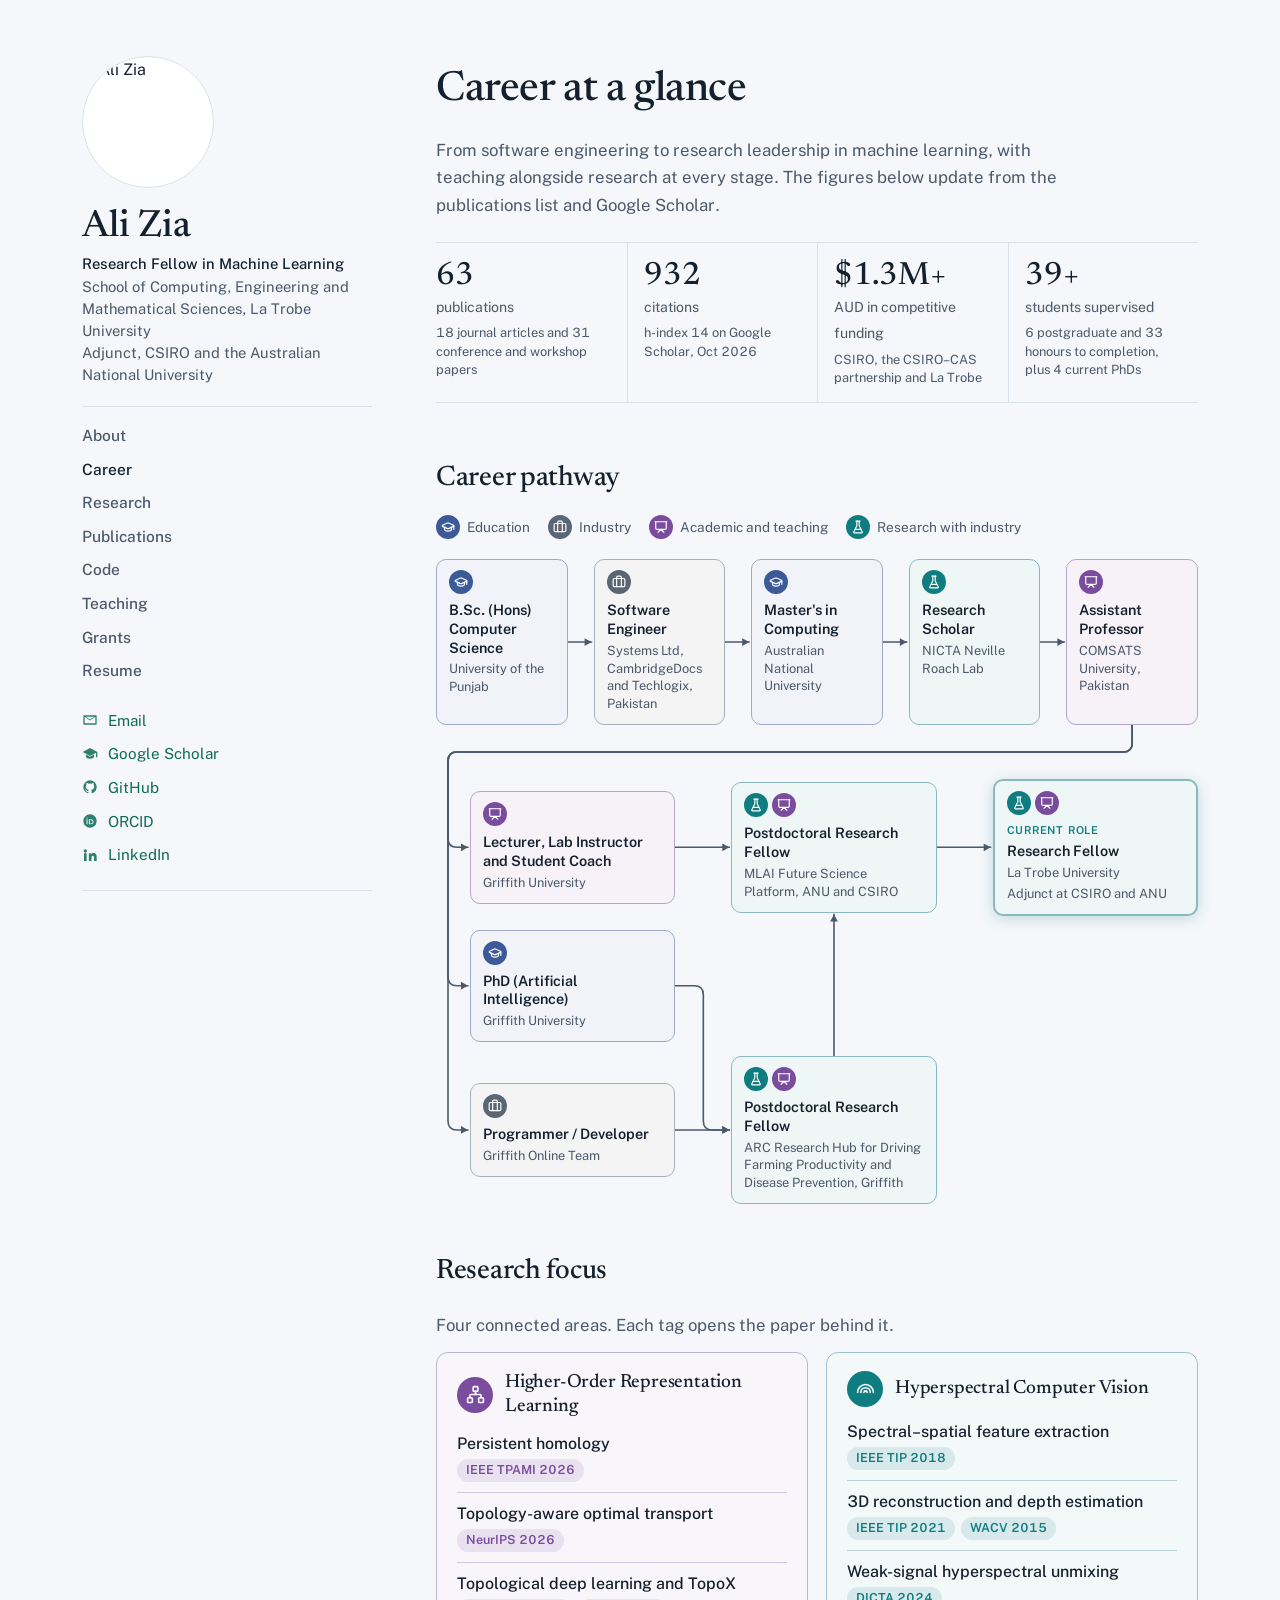
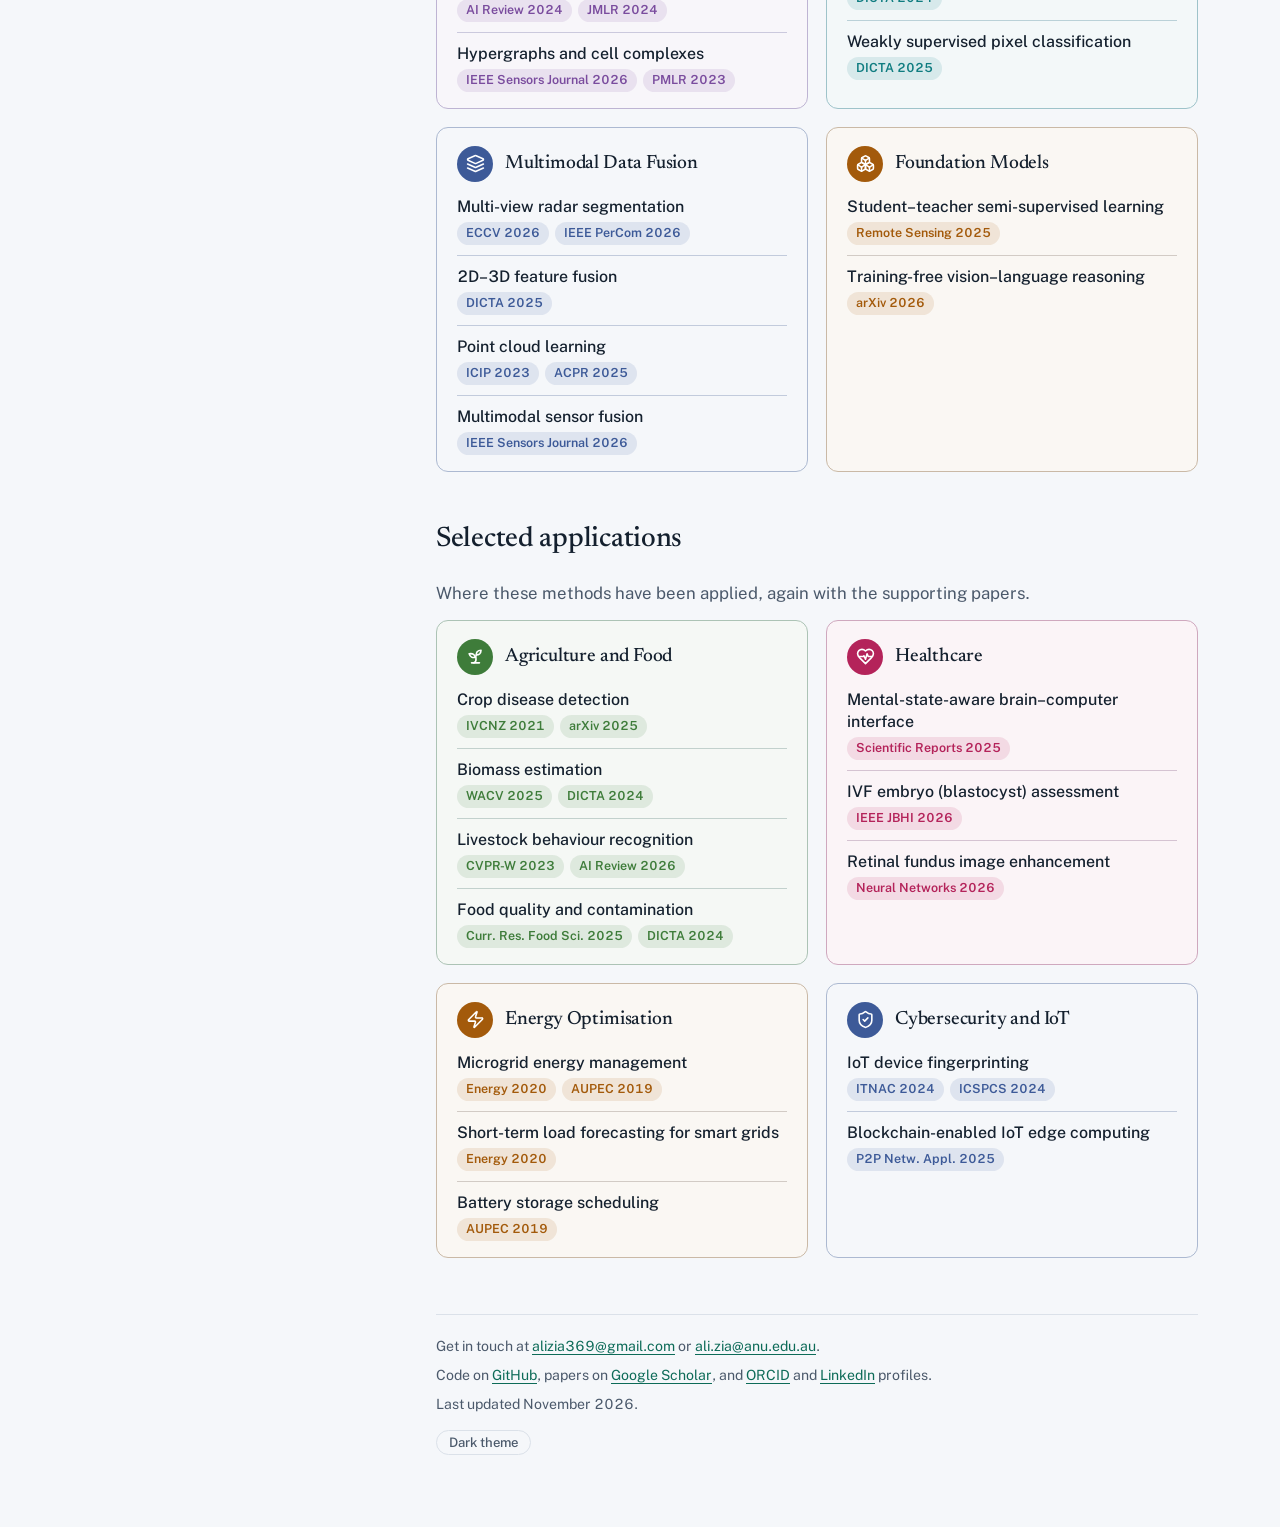
==== career/index.html @ 78fa9314 "Add Career page: pathway flow, research focus and applications with linked papers - data/overview.js" ====
<!doctype html>
<html lang="en">
<head>
<meta charset="utf-8">
<meta name="viewport" content="width=device-width, initial-scale=1">
<title>Career at a glance | Ali Zia</title>
<meta name="description" content="Career pathway, research focus and applications of Ali Zia, with links to the supporting publications.">
<link rel="canonical" href="https://ali-zia.me/career/">
<meta property="og:title" content="Career at a glance | Ali Zia">
<meta property="og:description" content="Career pathway, research focus and applications of Ali Zia, with links to the supporting publications.">
<meta property="og:image" content="https://ali-zia.me/assets/img/profile.jpg">
<meta property="og:url" content="https://ali-zia.me/career/">
<meta name="theme-color" content="#f5f7fa">
<link rel="icon" href="data:image/svg+xml,%3Csvg xmlns='http://www.w3.org/2000/svg' viewBox='0 0 32 32'%3E%3Crect width='32' height='32' rx='7' fill='%2314202e'/%3E%3Ccircle cx='10' cy='21' r='3' fill='%235daa3a'/%3E%3Ccircle cx='16' cy='10' r='3' fill='%232f6fd0'/%3E%3Ccircle cx='23' cy='20' r='3' fill='%23e2792e'/%3E%3Cpath d='M10 21 16 10 23 20Z' fill='none' stroke='%23cfd8e3' stroke-width='1.5'/%3E%3C/svg%3E">
<link rel="preconnect" href="https://fonts.googleapis.com">
<link rel="preconnect" href="https://fonts.gstatic.com" crossorigin>
<link href="https://fonts.googleapis.com/css2?family=Newsreader:ital,opsz,wght@0,6..72,400;0,6..72,500;0,6..72,600;1,6..72,400&family=Public+Sans:wght@400;500;600&display=swap" rel="stylesheet">
<link rel="stylesheet" href="/assets/css/site.css">
</head>
<body>
<a class="skip" href="#content">Skip to content</a>
<div class="shell">
  <aside class="id" aria-label="Profile">
    <div class="id-top">
      <div class="portrait"><img src="/assets/img/profile.jpg" alt="Ali Zia" width="239" height="239"></div>
      <div>
        <a class="name" href="/">Ali Zia</a>
        <p class="role"><strong>Research Fellow in Machine Learning</strong><br>School of Computing, Engineering and Mathematical Sciences, La Trobe University<br>Adjunct, CSIRO and the Australian National University</p>
      </div>
    </div>
    <nav aria-label="Site"><ul class="menu"><li><a href="/">About</a></li><li><a href="/career/" aria-current="page">Career</a></li><li><a href="/research/">Research</a></li><li><a href="/publications/">Publications</a></li><li><a href="/code/">Code</a></li><li><a href="/teaching/">Teaching</a></li><li><a href="/grants/">Grants</a></li><li><a href="/resume/">Resume</a></li></ul></nav>
    <ul class="links"><li><a href="mailto:alizia369@gmail.com"><svg viewBox="0 0 24 24" aria-hidden="true"><path d="M3 5h18a1 1 0 0 1 1 1v12a1 1 0 0 1-1 1H3a1 1 0 0 1-1-1V6a1 1 0 0 1 1-1Zm1 2.3V17h16V7.3l-8 5.4-8-5.4ZM5.6 7 12 11.3 18.4 7H5.6Z"/></svg>Email</a></li><li><a href="https://scholar.google.com/citations?user=BVBJ06QAAAAJ"><svg viewBox="0 0 24 24" aria-hidden="true"><path d="M12 3 1 9l11 6 9-4.9V17h2V9L12 3Zm-6 9.7V16c0 1.7 2.7 3 6 3s6-1.3 6-3v-3.3l-6 3.3-6-3.3Z"/></svg>Google Scholar</a></li><li><a href="https://github.com/alizia369"><svg viewBox="0 0 24 24" aria-hidden="true"><path d="M12 2a10 10 0 0 0-3.2 19.5c.5.1.7-.2.7-.5v-1.7c-2.8.6-3.4-1.3-3.4-1.3-.5-1.2-1.1-1.5-1.1-1.5-.9-.6.1-.6.1-.6 1 .1 1.5 1 1.5 1 .9 1.6 2.4 1.1 3 .9.1-.7.4-1.1.6-1.4-2.2-.3-4.6-1.1-4.6-5a3.9 3.9 0 0 1 1-2.7 3.6 3.6 0 0 1 .1-2.7s.8-.3 2.8 1a9.6 9.6 0 0 1 5 0c1.9-1.3 2.8-1 2.8-1 .5 1.4.2 2.4.1 2.7a3.9 3.9 0 0 1 1 2.7c0 3.9-2.3 4.7-4.6 5 .4.3.7.9.7 1.9V21c0 .3.2.6.7.5A10 10 0 0 0 12 2Z"/></svg>GitHub</a></li><li><a href="https://orcid.org/0000-0003-4819-6666"><svg viewBox="0 0 24 24" aria-hidden="true"><path d="M12 2a10 10 0 1 0 0 20 10 10 0 0 0 0-20ZM8.3 17H6.9V9.4h1.4V17Zm-.7-8.6a.9.9 0 1 1 0-1.8.9.9 0 0 1 0 1.8ZM17.3 13.2c0 2.2-1.6 3.8-4 3.8h-3V9.4h3c2.4 0 4 1.6 4 3.8Zm-1.4 0c0-1.5-1-2.5-2.7-2.5h-1.5v5h1.5c1.7 0 2.7-1 2.7-2.5Z"/></svg>ORCID</a></li><li><a href="https://www.linkedin.com/in/ali-zia-0411b123/"><svg viewBox="0 0 24 24" aria-hidden="true"><path d="M4.98 3.5a2.5 2.5 0 1 1 0 5 2.5 2.5 0 0 1 0-5ZM3 9.5h4V21H3V9.5Zm6.5 0h3.8v1.6h.1c.5-1 1.8-2 3.8-2 4 0 4.8 2.6 4.8 6V21h-4v-5.2c0-1.2 0-2.8-1.7-2.8s-2 1.3-2 2.7V21h-4V9.5Z"/></svg>LinkedIn</a></li></ul>
    <div class="metrics">
      <p><b>932</b> citations, h-index <b>14</b></p>
      <p>Google Scholar, Oct 2026</p>
    </div>
  </aside>
  <main id="content">

    <section aria-labelledby="t">
      <h1 class="page-title" id="t">Career at a glance</h1>
      <p class="intro-text">From software engineering to research leadership in machine learning, with teaching alongside research at every stage. The figures below update from the publications list and Google Scholar.</p>
      <div class="stats"><div class="stat"><b><span aria-hidden="true" data-count="63" data-decimals="0" data-prefix="" data-suffix="">63</span><span class="sr">63</span></b><span>publications</span><span class="d">18 journal articles and 31 conference and workshop papers</span></div><div class="stat"><b><span aria-hidden="true" data-count="932" data-decimals="0" data-prefix="" data-suffix="">932</span><span class="sr">932</span></b><span>citations</span><span class="d">h-index 14 on Google Scholar, Oct 2026</span></div><div class="stat"><b><span aria-hidden="true" data-count="1.3" data-decimals="1" data-prefix="$" data-suffix="M+">$1.3M+</span><span class="sr">$1.3M+</span></b><span>AUD in competitive funding</span><span class="d">CSIRO, the CSIRO–CAS partnership and La Trobe</span></div><div class="stat"><b><span aria-hidden="true" data-count="39" data-decimals="0" data-prefix="" data-suffix="+">39+</span><span class="sr">39+</span></b><span>students supervised</span><span class="d">6 postgraduate and 33 honours to completion, plus 4 current PhDs</span></div></div>
    </section>

    <section class="career-path" aria-labelledby="path-h">
      <h2 id="path-h">Career pathway</h2>
      <ul class="legend" aria-label="Key"><li><span class="badge" data-cat="edu"><svg aria-hidden="true" focusable="false" stroke="currentColor" fill="none" stroke-width="2" viewBox="0 0 24 24" stroke-linecap="round" stroke-linejoin="round" xmlns="http://www.w3.org/2000/svg"><path d="M21.42 10.922a1 1 0 0 0-.019-1.838L12.83 5.18a2 2 0 0 0-1.66 0L2.6 9.08a1 1 0 0 0 0 1.832l8.57 3.908a2 2 0 0 0 1.66 0z"></path><path d="M22 10v6"></path><path d="M6 12.5V16a6 3 0 0 0 12 0v-3.5"></path></svg></span>Education</li><li><span class="badge" data-cat="ind"><svg aria-hidden="true" focusable="false" stroke="currentColor" fill="none" stroke-width="2" viewBox="0 0 24 24" stroke-linecap="round" stroke-linejoin="round" xmlns="http://www.w3.org/2000/svg"><path d="M16 20V4a2 2 0 0 0-2-2h-4a2 2 0 0 0-2 2v16"></path><rect width="20" height="14" x="2" y="6" rx="2"></rect></svg></span>Industry</li><li><span class="badge" data-cat="acad"><svg aria-hidden="true" focusable="false" stroke="currentColor" fill="none" stroke-width="2" viewBox="0 0 24 24" stroke-linecap="round" stroke-linejoin="round" xmlns="http://www.w3.org/2000/svg"><path d="M2 3h20"></path><path d="M21 3v11a2 2 0 0 1-2 2H5a2 2 0 0 1-2-2V3"></path><path d="m7 21 5-5 5 5"></path></svg></span>Academic and teaching</li><li><span class="badge" data-cat="res"><svg aria-hidden="true" focusable="false" stroke="currentColor" fill="none" stroke-width="2" viewBox="0 0 24 24" stroke-linecap="round" stroke-linejoin="round" xmlns="http://www.w3.org/2000/svg"><path d="M10 2v7.527a2 2 0 0 1-.211.896L4.72 20.55a1 1 0 0 0 .9 1.45h12.76a1 1 0 0 0 .9-1.45l-5.069-10.127A2 2 0 0 1 14 9.527V2"></path><path d="M8.5 2h7"></path><path d="M7 16h10"></path></svg></span>Research with industry</li></ul>
      <div class="flow" data-flow data-edges="[[&quot;bsc&quot;, &quot;se&quot;], [&quot;se&quot;, &quot;ms&quot;], [&quot;ms&quot;, &quot;nicta&quot;], [&quot;nicta&quot;, &quot;comsats&quot;], [&quot;comsats&quot;, &quot;lecturer&quot;, &quot;wrap&quot;], [&quot;comsats&quot;, &quot;phd&quot;, &quot;wrap&quot;], [&quot;comsats&quot;, &quot;programmer&quot;, &quot;wrap&quot;], [&quot;lecturer&quot;, &quot;anu&quot;], [&quot;phd&quot;, &quot;arc&quot;], [&quot;programmer&quot;, &quot;arc&quot;], [&quot;arc&quot;, &quot;anu&quot;, &quot;up&quot;], [&quot;anu&quot;, &quot;latrobe&quot;]]">
        <svg class="flow-lines" aria-hidden="true" focusable="false"></svg>
        <ol class="band band1" aria-label="Early career"><li class="node" id="cn-bsc" data-cat="edu" style="--col:1;--row:1"><span class="badges"><span class="badge" data-cat="edu"><svg aria-hidden="true" focusable="false" stroke="currentColor" fill="none" stroke-width="2" viewBox="0 0 24 24" stroke-linecap="round" stroke-linejoin="round" xmlns="http://www.w3.org/2000/svg"><path d="M21.42 10.922a1 1 0 0 0-.019-1.838L12.83 5.18a2 2 0 0 0-1.66 0L2.6 9.08a1 1 0 0 0 0 1.832l8.57 3.908a2 2 0 0 0 1.66 0z"></path><path d="M22 10v6"></path><path d="M6 12.5V16a6 3 0 0 0 12 0v-3.5"></path></svg><span class="sr">Education</span></span></span><span class="r">B.Sc. (Hons) Computer Science</span><span class="o">University of the Punjab</span></li><li class="node" id="cn-se" data-cat="ind" style="--col:2;--row:1"><span class="badges"><span class="badge" data-cat="ind"><svg aria-hidden="true" focusable="false" stroke="currentColor" fill="none" stroke-width="2" viewBox="0 0 24 24" stroke-linecap="round" stroke-linejoin="round" xmlns="http://www.w3.org/2000/svg"><path d="M16 20V4a2 2 0 0 0-2-2h-4a2 2 0 0 0-2 2v16"></path><rect width="20" height="14" x="2" y="6" rx="2"></rect></svg><span class="sr">Industry</span></span></span><span class="r">Software Engineer</span><span class="o">Systems Ltd, CambridgeDocs and Techlogix, Pakistan</span></li><li class="node" id="cn-ms" data-cat="edu" style="--col:3;--row:1"><span class="badges"><span class="badge" data-cat="edu"><svg aria-hidden="true" focusable="false" stroke="currentColor" fill="none" stroke-width="2" viewBox="0 0 24 24" stroke-linecap="round" stroke-linejoin="round" xmlns="http://www.w3.org/2000/svg"><path d="M21.42 10.922a1 1 0 0 0-.019-1.838L12.83 5.18a2 2 0 0 0-1.66 0L2.6 9.08a1 1 0 0 0 0 1.832l8.57 3.908a2 2 0 0 0 1.66 0z"></path><path d="M22 10v6"></path><path d="M6 12.5V16a6 3 0 0 0 12 0v-3.5"></path></svg><span class="sr">Education</span></span></span><span class="r">Master&#x27;s in Computing</span><span class="o">Australian National University</span></li><li class="node" id="cn-nicta" data-cat="res" style="--col:4;--row:1"><span class="badges"><span class="badge" data-cat="res"><svg aria-hidden="true" focusable="false" stroke="currentColor" fill="none" stroke-width="2" viewBox="0 0 24 24" stroke-linecap="round" stroke-linejoin="round" xmlns="http://www.w3.org/2000/svg"><path d="M10 2v7.527a2 2 0 0 1-.211.896L4.72 20.55a1 1 0 0 0 .9 1.45h12.76a1 1 0 0 0 .9-1.45l-5.069-10.127A2 2 0 0 1 14 9.527V2"></path><path d="M8.5 2h7"></path><path d="M7 16h10"></path></svg><span class="sr">Industry and academic research</span></span></span><span class="r">Research Scholar</span><span class="o">NICTA Neville Roach Lab</span></li><li class="node" id="cn-comsats" data-cat="acad" style="--col:5;--row:1"><span class="badges"><span class="badge" data-cat="acad"><svg aria-hidden="true" focusable="false" stroke="currentColor" fill="none" stroke-width="2" viewBox="0 0 24 24" stroke-linecap="round" stroke-linejoin="round" xmlns="http://www.w3.org/2000/svg"><path d="M2 3h20"></path><path d="M21 3v11a2 2 0 0 1-2 2H5a2 2 0 0 1-2-2V3"></path><path d="m7 21 5-5 5 5"></path></svg><span class="sr">Academic and teaching</span></span></span><span class="r">Assistant Professor</span><span class="o">COMSATS University, Pakistan</span></li></ol>
        <p class="par-label">In parallel at Griffith University</p>
        <ol class="band band2" aria-label="Griffith, postdoctoral and current roles"><li class="node par" id="cn-lecturer" data-cat="acad" style="--col:1;--row:1"><span class="badges"><span class="badge" data-cat="acad"><svg aria-hidden="true" focusable="false" stroke="currentColor" fill="none" stroke-width="2" viewBox="0 0 24 24" stroke-linecap="round" stroke-linejoin="round" xmlns="http://www.w3.org/2000/svg"><path d="M2 3h20"></path><path d="M21 3v11a2 2 0 0 1-2 2H5a2 2 0 0 1-2-2V3"></path><path d="m7 21 5-5 5 5"></path></svg><span class="sr">Academic and teaching</span></span></span><span class="r"><span class="full">Lecturer, Lab Instructor and Student Coach</span><span class="brief" aria-hidden="true">Lecturer and lab instructor</span></span><span class="o">Griffith University</span></li><li class="node par" id="cn-phd" data-cat="edu" style="--col:1;--row:2"><span class="badges"><span class="badge" data-cat="edu"><svg aria-hidden="true" focusable="false" stroke="currentColor" fill="none" stroke-width="2" viewBox="0 0 24 24" stroke-linecap="round" stroke-linejoin="round" xmlns="http://www.w3.org/2000/svg"><path d="M21.42 10.922a1 1 0 0 0-.019-1.838L12.83 5.18a2 2 0 0 0-1.66 0L2.6 9.08a1 1 0 0 0 0 1.832l8.57 3.908a2 2 0 0 0 1.66 0z"></path><path d="M22 10v6"></path><path d="M6 12.5V16a6 3 0 0 0 12 0v-3.5"></path></svg><span class="sr">Education</span></span></span><span class="r"><span class="full">PhD (Artificial Intelligence)</span><span class="brief" aria-hidden="true">PhD (AI)</span></span><span class="o">Griffith University</span></li><li class="node par" id="cn-programmer" data-cat="ind" style="--col:1;--row:3"><span class="badges"><span class="badge" data-cat="ind"><svg aria-hidden="true" focusable="false" stroke="currentColor" fill="none" stroke-width="2" viewBox="0 0 24 24" stroke-linecap="round" stroke-linejoin="round" xmlns="http://www.w3.org/2000/svg"><path d="M16 20V4a2 2 0 0 0-2-2h-4a2 2 0 0 0-2 2v16"></path><rect width="20" height="14" x="2" y="6" rx="2"></rect></svg><span class="sr">Industry</span></span></span><span class="r"><span class="full">Programmer / Developer</span><span class="brief" aria-hidden="true">Programmer</span></span><span class="o">Griffith Online Team</span></li><li class="node" id="cn-arc" data-cat="res" style="--col:2;--row:3"><span class="badges"><span class="badge" data-cat="res"><svg aria-hidden="true" focusable="false" stroke="currentColor" fill="none" stroke-width="2" viewBox="0 0 24 24" stroke-linecap="round" stroke-linejoin="round" xmlns="http://www.w3.org/2000/svg"><path d="M10 2v7.527a2 2 0 0 1-.211.896L4.72 20.55a1 1 0 0 0 .9 1.45h12.76a1 1 0 0 0 .9-1.45l-5.069-10.127A2 2 0 0 1 14 9.527V2"></path><path d="M8.5 2h7"></path><path d="M7 16h10"></path></svg><span class="sr">Industry and academic research</span></span><span class="badge" data-cat="acad"><svg aria-hidden="true" focusable="false" stroke="currentColor" fill="none" stroke-width="2" viewBox="0 0 24 24" stroke-linecap="round" stroke-linejoin="round" xmlns="http://www.w3.org/2000/svg"><path d="M2 3h20"></path><path d="M21 3v11a2 2 0 0 1-2 2H5a2 2 0 0 1-2-2V3"></path><path d="m7 21 5-5 5 5"></path></svg><span class="sr">with teaching</span></span></span><span class="r">Postdoctoral Research Fellow</span><span class="o">ARC Research Hub for Driving Farming Productivity and Disease Prevention, Griffith</span></li><li class="node" id="cn-anu" data-cat="res" style="--col:2;--row:1"><span class="badges"><span class="badge" data-cat="res"><svg aria-hidden="true" focusable="false" stroke="currentColor" fill="none" stroke-width="2" viewBox="0 0 24 24" stroke-linecap="round" stroke-linejoin="round" xmlns="http://www.w3.org/2000/svg"><path d="M10 2v7.527a2 2 0 0 1-.211.896L4.72 20.55a1 1 0 0 0 .9 1.45h12.76a1 1 0 0 0 .9-1.45l-5.069-10.127A2 2 0 0 1 14 9.527V2"></path><path d="M8.5 2h7"></path><path d="M7 16h10"></path></svg><span class="sr">Industry and academic research</span></span><span class="badge" data-cat="acad"><svg aria-hidden="true" focusable="false" stroke="currentColor" fill="none" stroke-width="2" viewBox="0 0 24 24" stroke-linecap="round" stroke-linejoin="round" xmlns="http://www.w3.org/2000/svg"><path d="M2 3h20"></path><path d="M21 3v11a2 2 0 0 1-2 2H5a2 2 0 0 1-2-2V3"></path><path d="m7 21 5-5 5 5"></path></svg><span class="sr">with teaching</span></span></span><span class="r">Postdoctoral Research Fellow</span><span class="o">MLAI Future Science Platform, ANU and CSIRO</span></li><li class="node current" id="cn-latrobe" data-cat="res" style="--col:3;--row:1"><span class="badges"><span class="badge" data-cat="res"><svg aria-hidden="true" focusable="false" stroke="currentColor" fill="none" stroke-width="2" viewBox="0 0 24 24" stroke-linecap="round" stroke-linejoin="round" xmlns="http://www.w3.org/2000/svg"><path d="M10 2v7.527a2 2 0 0 1-.211.896L4.72 20.55a1 1 0 0 0 .9 1.45h12.76a1 1 0 0 0 .9-1.45l-5.069-10.127A2 2 0 0 1 14 9.527V2"></path><path d="M8.5 2h7"></path><path d="M7 16h10"></path></svg><span class="sr">Industry and academic research</span></span><span class="badge" data-cat="acad"><svg aria-hidden="true" focusable="false" stroke="currentColor" fill="none" stroke-width="2" viewBox="0 0 24 24" stroke-linecap="round" stroke-linejoin="round" xmlns="http://www.w3.org/2000/svg"><path d="M2 3h20"></path><path d="M21 3v11a2 2 0 0 1-2 2H5a2 2 0 0 1-2-2V3"></path><path d="m7 21 5-5 5 5"></path></svg><span class="sr">with teaching</span></span></span><span class="now">Current role</span><span class="r">Research Fellow</span><span class="o">La Trobe University</span><span class="o">Adjunct at CSIRO and ANU</span></li></ol>
      </div>
    </section>

    <section aria-labelledby="focus-h">
      <h2 id="focus-h">Research focus</h2>
      <p class="intro-text">Four connected areas. Each tag opens the paper behind it.</p>
      <div class="areas"><article class="area" style="--a:var(--c-violet)"><h3><span class="area-ic"><svg aria-hidden="true" focusable="false" stroke="currentColor" fill="none" stroke-width="2" viewBox="0 0 24 24" stroke-linecap="round" stroke-linejoin="round" xmlns="http://www.w3.org/2000/svg"><rect x="16" y="16" width="6" height="6" rx="1"></rect><rect x="2" y="16" width="6" height="6" rx="1"></rect><rect x="9" y="2" width="6" height="6" rx="1"></rect><path d="M5 16v-3a1 1 0 0 1 1-1h12a1 1 0 0 1 1 1v3"></path><path d="M12 12V8"></path></svg></span>Higher-Order Representation Learning</h3><ul class="area-items"><li><span class="it">Persistent homology</span><span class="vts"><a class="vt" href="/publications/#p-learning-topology-aware-representations-via-test-time" title="Learning Topology-Aware Representations via Test-Time Adaptation for Anomaly Segmentation">IEEE TPAMI 2026</a></span></li><li><span class="it">Topology-aware optimal transport</span><span class="vts"><a class="vt" href="/publications/#p-topology-aware-optimal-transport-for-source-free-test-time" title="Topology-Aware Optimal Transport for Source-Free Test-Time Adaptation in Anomaly Segmentation">NeurIPS 2026</a></span></li><li><span class="it">Topological deep learning and TopoX</span><span class="vts"><a class="vt" href="/publications/#p-topological-deep-learning-a-review-of-an-emerging-paradigm" title="Topological Deep Learning: A Review of an Emerging Paradigm">AI Review 2024</a><a class="vt" href="/publications/#p-topox-a-suite-of-python-packages-for-machine-learning-on" title="TopoX: A Suite of Python Packages for Machine Learning on Topological Domains">JMLR 2024</a></span></li><li><span class="it">Hypergraphs and cell complexes</span><span class="vts"><a class="vt" href="/publications/#p-hypergraph-contrastive-sensor-fusion-for-multimodal-fault" title="Hypergraph Contrastive Sensor Fusion for Multimodal Fault Diagnosis in Induction Motors">IEEE Sensors Journal 2026</a><a class="vt" href="/publications/#p-icml-2023-topological-deep-learning-challenge-design-and" title="ICML 2023 Topological Deep Learning Challenge: Design and Results">PMLR 2023</a></span></li></ul></article><article class="area" style="--a:var(--c-teal)"><h3><span class="area-ic"><svg aria-hidden="true" focusable="false" stroke="currentColor" fill="none" stroke-width="2" viewBox="0 0 24 24" stroke-linecap="round" stroke-linejoin="round" xmlns="http://www.w3.org/2000/svg"><path d="M22 17a10 10 0 0 0-20 0"></path><path d="M6 17a6 6 0 0 1 12 0"></path><path d="M10 17a2 2 0 0 1 4 0"></path></svg></span>Hyperspectral Computer Vision</h3><ul class="area-items"><li><span class="it">Spectral–spatial feature extraction</span><span class="vts"><a class="vt" href="/publications/#p-spectral-spatial-scale-invariant-feature-transform-for" title="Spectral-Spatial Scale Invariant Feature Transform for Hyperspectral Images">IEEE TIP 2018</a></span></li><li><span class="it">3D reconstruction and depth estimation</span><span class="vts"><a class="vt" href="/publications/#p-exploring-chromatic-aberration-and-defocus-blur-for" title="Exploring Chromatic Aberration and Defocus Blur for Relative Depth Estimation from Monocular Hyperspectral Image">IEEE TIP 2021</a><a class="vt" href="/publications/#p-3d-reconstruction-from-hyperspectral-images" title="3D Reconstruction from Hyperspectral Images">WACV 2015</a></span></li><li><span class="it">Weak-signal hyperspectral unmixing</span><span class="vts"><a class="vt" href="/publications/#p-a-new-hyperspectral-unmixing-benchmark-for-weak-signal-meat" title="A New Hyperspectral Unmixing Benchmark for Weak Signal Meat Contamination Detection">DICTA 2024</a></span></li><li><span class="it">Weakly supervised pixel classification</span><span class="vts"><a class="vt" href="/publications/#p-weakly-supervised-pixel-wise-classification-of" title="Weakly Supervised Pixel-Wise Classification of Hyperspectral Images with Noise-Adaptive Hybrid Attention and Triple Contrastive Learning">DICTA 2025</a></span></li></ul></article><article class="area" style="--a:var(--c-indigo)"><h3><span class="area-ic"><svg aria-hidden="true" focusable="false" stroke="currentColor" fill="none" stroke-width="2" viewBox="0 0 24 24" stroke-linecap="round" stroke-linejoin="round" xmlns="http://www.w3.org/2000/svg"><path d="m12.83 2.18a2 2 0 0 0-1.66 0L2.6 6.08a1 1 0 0 0 0 1.83l8.58 3.91a2 2 0 0 0 1.66 0l8.58-3.9a1 1 0 0 0 0-1.83Z"></path><path d="m22 17.65-9.17 4.16a2 2 0 0 1-1.66 0L2 17.65"></path><path d="m22 12.65-9.17 4.16a2 2 0 0 1-1.66 0L2 12.65"></path></svg></span>Multimodal Data Fusion</h3><ul class="area-items"><li><span class="it">Multi-view radar segmentation</span><span class="vts"><a class="vt" href="/publications/#p-learning-structurally-consistent-representations-for-multi" title="Learning Structurally Consistent Representations for Multi-view Radar Semantic Segmentation">ECCV 2026</a><a class="vt" href="/publications/#p-hyperecho-structured-higher-order-representation-for" title="HyperEcho: Structured Higher Order Representation for Automotive Radar Semantic Segmentation">IEEE PerCom 2026</a></span></li><li><span class="it">2D–3D feature fusion</span><span class="vts"><a class="vt" href="/publications/#p-2d-3d-feature-fusion-via-cross-modal-latent-synthesis-and" title="2D–3D Feature Fusion via Cross-Modal Latent Synthesis and Attention-Guided Restoration for Industrial Anomaly Detection">DICTA 2025</a></span></li><li><span class="it">Point cloud learning</span><span class="vts"><a class="vt" href="/publications/#p-multiscale-representations-learning-transformer-framework" title="Multiscale Representations Learning Transformer Framework for Point Cloud Classification">ICIP 2023</a><a class="vt" href="/publications/#p-hierarchical-spatial-mamba-framework-for-point-cloud" title="Hierarchical Spatial Mamba Framework for Point Cloud Classification">ACPR 2025</a></span></li><li><span class="it">Multimodal sensor fusion</span><span class="vts"><a class="vt" href="/publications/#p-hypergraph-contrastive-sensor-fusion-for-multimodal-fault" title="Hypergraph Contrastive Sensor Fusion for Multimodal Fault Diagnosis in Induction Motors">IEEE Sensors Journal 2026</a></span></li></ul></article><article class="area" style="--a:var(--c-amber)"><h3><span class="area-ic"><svg aria-hidden="true" focusable="false" stroke="currentColor" fill="none" stroke-width="2" viewBox="0 0 24 24" stroke-linecap="round" stroke-linejoin="round" xmlns="http://www.w3.org/2000/svg"><path d="M2.97 12.92A2 2 0 0 0 2 14.63v3.24a2 2 0 0 0 .97 1.71l3 1.8a2 2 0 0 0 2.06 0L12 19v-5.5l-5-3-4.03 2.42Z"></path><path d="m7 16.5-4.74-2.85"></path><path d="m7 16.5 5-3"></path><path d="M7 16.5v5.17"></path><path d="M12 13.5V19l3.97 2.38a2 2 0 0 0 2.06 0l3-1.8a2 2 0 0 0 .97-1.71v-3.24a2 2 0 0 0-.97-1.71L17 10.5l-5 3Z"></path><path d="m17 16.5-5-3"></path><path d="m17 16.5 4.74-2.85"></path><path d="M17 16.5v5.17"></path><path d="M7.97 4.42A2 2 0 0 0 7 6.13v4.37l5 3 5-3V6.13a2 2 0 0 0-.97-1.71l-3-1.8a2 2 0 0 0-2.06 0l-3 1.8Z"></path><path d="M12 8 7.26 5.15"></path><path d="m12 8 4.74-2.85"></path><path d="M12 13.5V8"></path></svg></span>Foundation Models</h3><ul class="area-items"><li><span class="it">Student–teacher semi-supervised learning</span><span class="vts"><a class="vt" href="/publications/#p-collaborative-static-dynamic-teaching-a-semi-supervised" title="Collaborative Static-Dynamic Teaching: A Semi-Supervised Framework for Stripe-Like Space Target Detection">Remote Sensing 2025</a></span></li><li><span class="it">Training-free vision–language reasoning</span><span class="vts"><a class="vt" href="/publications/#p-geometry-aware-semantic-reasoning-for-training-free-video" title="Geometry-Aware Semantic Reasoning for Training-Free Video Anomaly Detection">arXiv 2026</a></span></li></ul></article></div>
    </section>

    <section aria-labelledby="apps-h">
      <h2 id="apps-h">Selected applications</h2>
      <p class="intro-text">Where these methods have been applied, again with the supporting papers.</p>
      <div class="areas"><article class="area" style="--a:var(--c-green)"><h3><span class="area-ic"><svg aria-hidden="true" focusable="false" stroke="currentColor" fill="none" stroke-width="2" viewBox="0 0 24 24" stroke-linecap="round" stroke-linejoin="round" xmlns="http://www.w3.org/2000/svg"><path d="M7 20h10"></path><path d="M10 20c5.5-2.5.8-6.4 3-10"></path><path d="M9.5 9.4c1.1.8 1.8 2.2 2.3 3.7-2 .4-3.5.4-4.8-.3-1.2-.6-2.3-1.9-3-4.2 2.8-.5 4.4 0 5.5.8z"></path><path d="M14.1 6a7 7 0 0 0-1.1 4c1.9-.1 3.3-.6 4.3-1.4 1-1 1.6-2.3 1.7-4.6-2.7.1-4 1-4.9 2z"></path></svg></span>Agriculture and Food</h3><ul class="area-items"><li><span class="it">Crop disease detection</span><span class="vts"><a class="vt" href="/publications/#p-early-detection-of-sugarcane-smut-disease-in-hyperspectral" title="Early Detection of Sugarcane Smut Disease in Hyperspectral Images">IVCNZ 2021</a><a class="vt" href="/publications/#p-determining-mosaic-resilience-in-sugarcane-plants-using" title="Determining Mosaic Resilience in Sugarcane Plants Using Hyperspectral Images">arXiv 2025</a></span></li><li><span class="it">Biomass estimation</span><span class="vts"><a class="vt" href="/publications/#p-bionet-and-neff-crop-biomass-prediction-from-point-clouds" title="BioNet and NeFF: Crop Biomass Prediction from Point Clouds to Drone Imagery">WACV 2025</a><a class="vt" href="/publications/#p-mmcbe-multi-modality-dataset-for-crop-biomass-estimation" title="MMCBE: Multi-Modality Dataset for Crop Biomass Estimation and Beyond">DICTA 2024</a></span></li><li><span class="it">Livestock behaviour recognition</span><span class="vts"><a class="vt" href="/publications/#p-cvb-a-video-dataset-of-cattle-visual-behaviors" title="CVB: A Video Dataset of Cattle Visual Behaviors">CVPR-W 2023</a><a class="vt" href="/publications/#p-a-review-on-vision-centric-coarse-to-fine-grained-animal" title="A Review on Vision-Centric Coarse to Fine-Grained Animal Action Recognition">AI Review 2026</a></span></li><li><span class="it">Food quality and contamination</span><span class="vts"><a class="vt" href="/publications/#p-unlocking-chickpea-flour-potential-ai-powered-prediction" title="Unlocking Chickpea Flour Potential: AI-Powered Prediction for Quality Assessment and Compositional Characterisation">Curr. Res. Food Sci. 2025</a><a class="vt" href="/publications/#p-a-new-hyperspectral-unmixing-benchmark-for-weak-signal-meat" title="A New Hyperspectral Unmixing Benchmark for Weak Signal Meat Contamination Detection">DICTA 2024</a></span></li></ul></article><article class="area" style="--a:var(--c-rose)"><h3><span class="area-ic"><svg aria-hidden="true" focusable="false" stroke="currentColor" fill="none" stroke-width="2" viewBox="0 0 24 24" stroke-linecap="round" stroke-linejoin="round" xmlns="http://www.w3.org/2000/svg"><path d="M19 14c1.49-1.46 3-3.21 3-5.5A5.5 5.5 0 0 0 16.5 3c-1.76 0-3 .5-4.5 2-1.5-1.5-2.74-2-4.5-2A5.5 5.5 0 0 0 2 8.5c0 2.3 1.5 4.05 3 5.5l7 7Z"></path><path d="M3.22 12H9.5l.5-1 2 4.5 2-7 1.5 3.5h5.27"></path></svg></span>Healthcare</h3><ul class="area-items"><li><span class="it">Mental-state-aware brain–computer interface</span><span class="vts"><a class="vt" href="/publications/#p-a-mental-state-aware-brain-computer-interface-for-adaptive" title="A Mental State Aware Brain Computer Interface for Adaptive Control of Electric Powered Wheelchair">Scientific Reports 2025</a></span></li><li><span class="it">IVF embryo (blastocyst) assessment</span><span class="vts"><a class="vt" href="/publications/#p-expert-fusion-network-for-automated-blastocyst-morphology" title="Expert Fusion Network for Automated Blastocyst Morphology and IVF Decision Support">IEEE JBHI 2026</a></span></li><li><span class="it">Retinal fundus image enhancement</span><span class="vts"><a class="vt" href="/publications/#p-multi-scale-target-aware-representation-learning-for-fundus" title="Multi-Scale Target-Aware Representation Learning for Fundus Image Enhancement">Neural Networks 2026</a></span></li></ul></article><article class="area" style="--a:var(--c-amber)"><h3><span class="area-ic"><svg aria-hidden="true" focusable="false" stroke="currentColor" fill="none" stroke-width="2" viewBox="0 0 24 24" stroke-linecap="round" stroke-linejoin="round" xmlns="http://www.w3.org/2000/svg"><path d="M4 14a1 1 0 0 1-.78-1.63l9.9-10.2a.5.5 0 0 1 .86.46l-1.92 6.02A1 1 0 0 0 13 10h7a1 1 0 0 1 .78 1.63l-9.9 10.2a.5.5 0 0 1-.86-.46l1.92-6.02A1 1 0 0 0 11 14z"></path></svg></span>Energy Optimisation</h3><ul class="area-items"><li><span class="it">Microgrid energy management</span><span class="vts"><a class="vt" href="/publications/#p-short-term-load-forecasting-for-microgrid-energy-management" title="Short-Term Load Forecasting for Microgrid Energy Management System Using Hybrid HHO-FNN Model with Best-Basis Stationary Wavelet Packet Transform">Energy 2020</a><a class="vt" href="/publications/#p-microgrid-energy-management-system-for-academic-building" title="Microgrid Energy Management System for Academic Building">AUPEC 2019</a></span></li><li><span class="it">Short-term load forecasting for smart grids</span><span class="vts"><a class="vt" href="/publications/#p-short-term-load-forecasting-for-microgrid-energy-management" title="Short-Term Load Forecasting for Microgrid Energy Management System Using Hybrid HHO-FNN Model with Best-Basis Stationary Wavelet Packet Transform">Energy 2020</a></span></li><li><span class="it">Battery storage scheduling</span><span class="vts"><a class="vt" href="/publications/#p-microgrid-energy-management-system-for-academic-building" title="Microgrid Energy Management System for Academic Building">AUPEC 2019</a></span></li></ul></article><article class="area" style="--a:var(--c-indigo)"><h3><span class="area-ic"><svg aria-hidden="true" focusable="false" stroke="currentColor" fill="none" stroke-width="2" viewBox="0 0 24 24" stroke-linecap="round" stroke-linejoin="round" xmlns="http://www.w3.org/2000/svg"><path d="M20 13c0 5-3.5 7.5-7.66 8.95a1 1 0 0 1-.67-.01C7.5 20.5 4 18 4 13V6a1 1 0 0 1 1-1c2 0 4.5-1.2 6.24-2.72a1.17 1.17 0 0 1 1.52 0C14.51 3.81 17 5 19 5a1 1 0 0 1 1 1z"></path><path d="m9 12 2 2 4-4"></path></svg></span>Cybersecurity and IoT</h3><ul class="area-items"><li><span class="it">IoT device fingerprinting</span><span class="vts"><a class="vt" href="/publications/#p-a-comparative-analysis-of-iot-device-fingerprinting-methods" title="A Comparative Analysis of IoT Device Fingerprinting Methods">ITNAC 2024</a><a class="vt" href="/publications/#p-an-improved-iot-device-fingerprinting-via-enhanced-feature" title="An Improved IoT Device Fingerprinting via Enhanced Feature Selection">ICSPCS 2024</a></span></li><li><span class="it">Blockchain-enabled IoT edge computing</span><span class="vts"><a class="vt" href="/publications/#p-deadline-aware-workload-scheduling-for-edge-enhanced-iot" title="Deadline-Aware Workload Scheduling for Edge-Enhanced IoT Devices: A Blockchain-Enabled Approach to Incentive-Based Computing">P2P Netw. Appl. 2025</a></span></li></ul></article></div>
    </section>
    <footer>
      <p>Get in touch at <a href="mailto:alizia369@gmail.com">alizia369@gmail.com</a> or <a href="mailto:ali.zia@anu.edu.au">ali.zia@anu.edu.au</a>.</p>
      <p>Code on <a href="https://github.com/alizia369">GitHub</a>, papers on <a href="https://scholar.google.com/citations?user=BVBJ06QAAAAJ">Google Scholar</a>, and <a href="https://orcid.org/0000-0003-4819-6666">ORCID</a> and <a href="https://www.linkedin.com/in/ali-zia-0411b123/">LinkedIn</a> profiles.</p>
      <p>Last updated November 2026.</p>
      <button class="theme-switch" type="button" id="theme-switch">Dark theme</button>
    </footer>
  </main>
</div>
<script src="/assets/js/site.js" defer></script>
</body>
</html>
---- assets/css/site.css ----
/* ali-zia.me — shared styles. Pages are generated by build.py. */
:root {
  --paper: #f5f7fa;
  --surface: #ffffff;
  --ink: #14202e;
  --ink-2: #4b596b;
  --line: #dbe1e9;
  --leaf: #0d6b58;
  --leaf-soft: #e3f1ec;
  --frame: #ffffff;
  --serif: "Newsreader", "Iowan Old Style", Georgia, serif;
  --sans: "Public Sans", system-ui, -apple-system, "Segoe UI", sans-serif;
  color-scheme: light;
}
@media (prefers-color-scheme: dark) {
  :root:not([data-theme="light"]) {
    --paper: #0e141c; --surface: #141c26; --ink: #e5ebf2; --ink-2: #a3afbd;
    --line: #263241; --leaf: #63c9ad; --leaf-soft: #15302a; --frame: #141c26; color-scheme: dark;
  }
}
:root[data-theme="dark"] {
  --paper: #0e141c; --surface: #141c26; --ink: #e5ebf2; --ink-2: #a3afbd;
  --line: #263241; --leaf: #63c9ad; --leaf-soft: #15302a; --frame: #141c26; color-scheme: dark;
}

* { box-sizing: border-box; }
html { scroll-behavior: smooth; scroll-padding-top: 16px; }
@media (prefers-reduced-motion: reduce) { html { scroll-behavior: auto; } }
body { margin: 0; background: var(--paper); color: var(--ink); font: 400 1rem/1.65 var(--sans); font-variant-numeric: tabular-nums; -webkit-font-smoothing: antialiased; }
a { color: var(--leaf); text-decoration-thickness: .07em; text-underline-offset: .18em; }
a:hover { text-decoration-thickness: .14em; }
:focus-visible { outline: 2px solid var(--leaf); outline-offset: 3px; border-radius: 3px; }
img, video { max-width: 100%; height: auto; display: block; }
h1, h2, h3 { font-family: var(--serif); font-weight: 500; margin: 0; letter-spacing: -0.01em; }
p { margin: 0 0 12px; }
.skip { position: absolute; left: -999px; top: 8px; background: var(--surface); padding: 8px 14px; z-index: 9; }
.skip:focus { left: 8px; }
.muted { color: var(--ink-2); }
.measure { max-width: 68ch; }

/* ---------- layout: identity column + reading column ---------- */
.shell { max-width: 1180px; margin: 0 auto; padding: 0 16px; display: grid; grid-template-columns: minmax(0, 1fr); }
@media (min-width: 960px) { .shell { grid-template-columns: 290px minmax(0, 1fr); gap: 64px; padding: 0 32px; } }

.id { padding: 28px 0 4px; min-width: 0; }
@media (min-width: 960px) { .id { position: sticky; top: 0; align-self: start; height: 100vh; overflow-y: auto; padding: 56px 0 32px; } }
.id-top { display: flex; gap: 16px; align-items: center; }
@media (min-width: 960px) { .id-top { display: block; } }
.portrait { width: 72px; height: 72px; flex: none; border-radius: 50%; background: var(--surface); border: 1px solid var(--line); overflow: hidden; }
@media (min-width: 960px) { .portrait { width: 132px; height: 132px; margin-bottom: 20px; } }
.portrait img { width: 100%; height: 100%; object-fit: cover; }
.id .name { font: 500 1.9rem/1.05 var(--serif); color: var(--ink); text-decoration: none; display: inline-block; }
@media (min-width: 960px) { .id .name { font-size: 2.35rem; } }
.role { margin: 6px 0 0; color: var(--ink-2); font-size: .92rem; line-height: 1.5; }
.role strong { color: var(--ink); font-weight: 500; }
.links { list-style: none; padding: 0; margin: 20px 0 0; display: none; gap: 6px; font-size: .95rem; }
@media (min-width: 960px) { .links { display: grid; } }
.links a { text-decoration: none; display: inline-flex; gap: 10px; align-items: center; }
.links a:hover { text-decoration: underline; }
.links svg { width: 16px; height: 16px; flex: none; fill: currentColor; opacity: .85; }
.metrics { margin: 20px 0 0; padding: 14px 0 0; border-top: 1px solid var(--line); font-size: .9rem; color: var(--ink-2); display: none; }
@media (min-width: 960px) { .metrics { display: block; } }
.metrics b { color: var(--ink); font-weight: 600; font-size: 1.05rem; }
.metrics p { margin: 0 0 2px; }

/* site menu: a row on phones, a list in the sidebar on desktop */
.menu { list-style: none; margin: 18px 0 0; padding: 0; display: flex; flex-wrap: wrap; gap: 0 2px; border-bottom: 1px solid var(--line); }
.menu a { display: block; padding: 8px 7px; color: var(--ink-2); text-decoration: none; font-weight: 500; font-size: .92rem; white-space: nowrap; }
.menu a:hover { color: var(--ink); }
.menu a[aria-current="page"] { color: var(--ink); box-shadow: inset 0 -2px 0 var(--leaf); }
@media (min-width: 960px) {
  .menu { display: block; border-bottom: 0; border-top: 1px solid var(--line); margin-top: 20px; padding-top: 12px; }
  .menu a { padding: 4px 0; font-size: .97rem; }
  .menu a[aria-current="page"] { box-shadow: none; }
  .menu a[aria-current="page"]::before { content: ""; display: inline-block; width: 14px; height: 2px; background: var(--leaf); vertical-align: middle; margin: 0 8px 3px -22px; }
}

main { padding: 8px 0 72px; min-width: 0; }
@media (min-width: 960px) { main { padding-top: 56px; } }
section { padding: 44px 0 0; }
main > section:first-child { padding-top: 24px; }
@media (min-width: 960px) { main > section:first-child { padding-top: 0; } }
section > h2 { font-size: 1.75rem; margin-bottom: 18px; }
.page-title { font-size: clamp(2rem, 4vw, 2.6rem); margin-bottom: 12px; }
.intro-text { font-size: 1.05rem; color: var(--ink-2); max-width: 66ch; }
.more-link { display: inline-block; margin-top: 12px; font-weight: 500; text-decoration: none; font-size: .95rem; }
.more-link:hover { text-decoration: underline; }

/* ---------- home opening ---------- */
.lede { font: 400 clamp(1.45rem, 2.6vw, 1.95rem)/1.32 var(--serif); margin: 0 0 18px; max-width: 30ch; letter-spacing: -0.01em; }
.fig-hero { margin: 30px 0 0; }
.filtration { width: 100%; height: auto; }
.f-frame { fill: var(--frame); stroke: var(--line); }
.f-pt { fill: var(--ink); }
.f-lab { font: 400 16px var(--serif); font-style: italic; fill: var(--ink-2); }
figcaption { font-size: .85rem; color: var(--ink-2); margin-top: 8px; max-width: 70ch; }
@media (max-width: 640px) { .filtration-wrap { overflow-x: auto; } .filtration { min-width: 600px; } }

/* ---------- news ---------- */
.news { list-style: none; margin: 0; padding: 0; }
.news li { display: grid; grid-template-columns: 5.2rem 1fr; gap: 14px; padding: 10px 0; border-top: 1px solid var(--line); }
.news li:first-child { border-top: 0; }
.news time { color: var(--ink-2); font-size: .9rem; padding-top: 1px; }
.news li.more { display: none; }
.news.open li.more { display: grid; }
.toggle { margin-top: 10px; background: none; border: 1px solid var(--line); border-radius: 999px; padding: 6px 14px; font: 500 .88rem var(--sans); color: var(--ink); cursor: pointer; }
.toggle:hover { border-color: var(--leaf); color: var(--leaf); }

/* ---------- research themes ---------- */
.themes { display: grid; gap: 28px; }
.theme { display: grid; gap: 18px; align-items: center; }
@media (min-width: 720px) { .theme { grid-template-columns: .9fr 1.1fr; gap: 30px; } .theme:nth-child(even) .theme-fig { order: 2; } }
.theme h3 { font-size: 1.3rem; margin-bottom: 6px; }
.theme p { margin: 0 0 8px; color: var(--ink-2); }
.theme-fig { background: var(--surface); border: 1px solid var(--line); border-radius: 10px; padding: 14px; }
.theme-fig img { border-radius: 4px; }
.pd, .spec { width: 100%; height: auto; max-height: 220px; }
.pd-diag { stroke: var(--ink-2); stroke-dasharray: 3 4; stroke-width: 1; }
.pd-axis { stroke: var(--line); stroke-width: 1.2; }
.pd-lab, .spec-lab { font: 400 12px var(--sans); fill: var(--ink-2); }
.spec-line { fill: none; stroke: var(--ink); stroke-width: 2.2; stroke-linejoin: round; }
.spec-mark { stroke: var(--ink-2); stroke-dasharray: 3 4; }
.spec-nir { fill: var(--ink-2); opacity: .35; }
.pd-pair { display: grid; grid-template-columns: 1fr 1fr; gap: 10px; align-items: center; }
.pd-key { font-size: .82rem; color: var(--ink-2); line-height: 1.5; margin: 0; }
.pd-key i { display: inline-block; width: 9px; height: 9px; margin-right: 6px; }

/* ---------- featured work ---------- */
.feat { display: grid; gap: 22px; padding: 26px 0; border-top: 1px solid var(--line); }
.feat:first-of-type { border-top: 0; padding-top: 4px; }
@media (min-width: 760px) { .feat { grid-template-columns: 300px minmax(0, 1fr); gap: 28px; } }
.feat-fig { background: #fff; border: 1px solid var(--line); border-radius: 8px; padding: 8px; align-self: start; }
.feat-fig.drawn { background: var(--surface); padding: 14px; }
.feat-fig img { border-radius: 3px; }
.venue { display: inline-block; font-size: .8rem; font-weight: 600; color: var(--leaf); background: var(--leaf-soft); padding: 2px 9px; border-radius: 999px; margin-bottom: 8px; }
.feat h3 { font-size: 1.28rem; line-height: 1.3; margin-bottom: 6px; }
.authors { margin: 0 0 8px; color: var(--ink-2); font-size: .92rem; }
b.me { color: var(--ink); font-weight: 600; }
.feat .what { margin: 0 0 12px; }
.actions { display: flex; flex-wrap: wrap; gap: 8px; }
.actions a { font-size: .86rem; font-weight: 500; text-decoration: none; border: 1px solid var(--line); border-radius: 6px; padding: 4px 11px; color: var(--ink); }
.actions a:hover { border-color: var(--leaf); color: var(--leaf); }
.actions a.code { border-color: var(--leaf); color: var(--leaf); }

/* ---------- full publications page ---------- */
.filters { position: sticky; top: 0; z-index: 5; background: var(--paper); padding: 14px 0; border-bottom: 1px solid var(--line); display: grid; gap: 10px; margin-top: 18px; }
.filters input[type="search"] { width: 100%; max-width: 420px; padding: 8px 12px; border: 1px solid var(--line); border-radius: 8px; font: 500 .95rem var(--sans); background: var(--surface); color: var(--ink); }
.chips { display: flex; flex-wrap: wrap; gap: 6px; }
.chip { border: 1px solid var(--line); background: var(--surface); color: var(--ink-2); border-radius: 999px; padding: 3px 11px; font: 500 .84rem var(--sans); cursor: pointer; }
.chip:hover { color: var(--ink); border-color: var(--ink-2); }
.chip[aria-pressed="true"] { background: var(--leaf); border-color: var(--leaf); color: var(--surface); }
.count { font-size: .88rem; color: var(--ink-2); }
.year-block h2 { font: 500 1.3rem var(--serif); color: var(--ink-2); margin: 28px 0 6px; }
.pubs { list-style: none; margin: 0; padding: 0; }
.pub { padding: 8px 0 8px 14px; border-left: 2px solid var(--line); margin-bottom: 8px; display: grid; gap: 2px; }
.pub:hover { border-left-color: var(--leaf); }
.pub .t { font-weight: 500; }
.pub .a { color: var(--ink-2); font-size: .92rem; }
.pub .meta { display: flex; flex-wrap: wrap; gap: 4px 12px; align-items: center; font-size: .9rem; }
.pub .v { font-family: var(--serif); font-style: italic; font-size: 1.02rem; }
.tag { font-size: .75rem; color: var(--ink-2); border: 1px solid var(--line); border-radius: 4px; padding: 0 6px; }
.award { font-size: .8rem; font-weight: 600; color: var(--leaf); }
.pub[hidden], .year-block[hidden] { display: none; }

/* ---------- research projects ---------- */
.projects { display: grid; gap: 28px; }
@media (min-width: 700px) { .projects { grid-template-columns: 1fr 1fr; } }
.project { display: flex; flex-direction: column; }
.project img { width: 100%; aspect-ratio: 16 / 10; object-fit: contain; padding: 6px; border-radius: 10px; border: 1px solid var(--line); background: #fff; }
.project h3 { font-size: 1.2rem; margin: 14px 0 2px; }
.project .partners { font-size: .85rem; color: var(--ink-2); margin-bottom: 6px; }
.project p { font-size: .95rem; margin-bottom: 6px; }
.project .refs { font-size: .88rem; margin: 0; padding: 0; list-style: none; }
.plain { margin: 0; padding-left: 1.1rem; }
.plain li { margin: 0 0 8px; }
.plain li::marker { color: var(--ink-2); }

/* ---------- statistics strip ---------- */
.stats { display: grid; grid-template-columns: repeat(2, minmax(0, 1fr)); border-top: 1px solid var(--line); border-bottom: 1px solid var(--line); margin: 22px 0 8px; }
@media (min-width: 720px) { .stats { grid-template-columns: repeat(4, minmax(0, 1fr)); } }
.stat { padding: 16px 16px 14px 0; }
.stat + .stat { border-left: 1px solid var(--line); padding-left: 16px; }
@media (max-width: 719px) { .stat:nth-child(3) { border-left: 0; padding-left: 0; } .stat:nth-child(n+3) { border-top: 1px solid var(--line); } }
.stat b { display: block; font: 500 2rem/1.1 var(--serif); color: var(--ink); }
.stat span { font-size: .88rem; color: var(--ink-2); }

/* ---------- entries, timelines, grants ---------- */
.two { display: grid; gap: 32px; }
@media (min-width: 760px) { .two { grid-template-columns: 1fr 1fr; gap: 40px; } }
.block-title { font-size: 1.25rem; margin: 0 0 10px; }
.entries { list-style: none; margin: 0; padding: 0; }
.entries li { padding: 10px 0; border-top: 1px solid var(--line); }
.entries li:first-child { border-top: 0; padding-top: 0; }
.entries .h { font-weight: 500; }
.entries .s { color: var(--ink-2); font-size: .92rem; }
.timeline { list-style: none; margin: 0; padding: 0; }
.timeline li { display: grid; grid-template-columns: 3.6rem 1fr; gap: 12px; padding: 8px 0; border-top: 1px solid var(--line); }
.timeline li:first-child { border-top: 0; padding-top: 0; }
.timeline .y { color: var(--ink-2); font-size: .9rem; }
.grants { width: 100%; border-collapse: collapse; font-size: .95rem; margin-top: 8px; }
.grants th { text-align: left; font-weight: 600; font-size: .84rem; color: var(--ink-2); padding: 8px 12px 8px 0; border-bottom: 1px solid var(--line); }
.grants td { padding: 12px 12px 12px 0; border-bottom: 1px solid var(--line); vertical-align: top; }
.grants .amt { white-space: nowrap; text-align: right; padding-right: 0; }
.grants .what { font-weight: 500; }
.grants .who { color: var(--ink-2); font-size: .88rem; }
@media (max-width: 600px) {
  .grants thead { display: none; }
  .grants tr { display: grid; grid-template-columns: 3.2rem minmax(0, 1fr) auto; gap: 0 10px; border-bottom: 1px solid var(--line); padding: 10px 0; }
  .grants td { border: 0; padding: 0; }
}
.downloads { display: flex; flex-wrap: wrap; gap: 10px; margin: 6px 0 4px; }
.downloads a { display: inline-block; padding: 8px 15px; border-radius: 8px; border: 1px solid var(--leaf); color: var(--leaf); text-decoration: none; font-weight: 500; }
.downloads a.primary { background: var(--leaf); color: var(--surface); }

/* ---------- code list ---------- */
.repo { display: grid; grid-template-columns: minmax(0, 1fr) auto; gap: 4px 16px; padding: 14px 0; border-top: 1px solid var(--line); }
.repo:first-child { border-top: 0; }
.repo a.name { font-weight: 600; text-decoration: none; }
.repo a.name:hover { text-decoration: underline; }
.repo p { grid-column: 1 / -1; margin: 0; color: var(--ink-2); font-size: .93rem; }
.repo .tag2 { font-size: .8rem; color: var(--ink-2); align-self: center; }

footer { margin-top: 56px; padding-top: 20px; border-top: 1px solid var(--line); color: var(--ink-2); font-size: .88rem; }
footer p { margin: 0 0 6px; }
.theme-switch { background: none; border: 1px solid var(--line); border-radius: 999px; padding: 4px 12px; color: var(--ink-2); font: 500 .82rem var(--sans); cursor: pointer; margin-top: 8px; }

/* ---------- career page: stats, pathway, focus and application cards ---------- */
:root { --c-violet: #7a4c9e; --c-teal: #0f7c80; --c-indigo: #3d5a98; --c-amber: #a35a0b; --c-green: #3e7c3a; --c-rose: #b4235a; --c-slate: #5b6675; }
@media (prefers-color-scheme: dark) {
  :root:not([data-theme="light"]) { --c-violet: #c3a0e6; --c-teal: #5fc6c9; --c-indigo: #98b2f0; --c-amber: #e9a55c; --c-green: #8fcf83; --c-rose: #f08bb0; --c-slate: #a9b4c2; }
}
:root[data-theme="dark"] { --c-violet: #c3a0e6; --c-teal: #5fc6c9; --c-indigo: #98b2f0; --c-amber: #e9a55c; --c-green: #8fcf83; --c-rose: #f08bb0; --c-slate: #a9b4c2; }
[data-cat="edu"] { --k: var(--c-indigo); }
[data-cat="ind"] { --k: var(--c-slate); }
[data-cat="acad"] { --k: var(--c-violet); }
[data-cat="res"] { --k: var(--c-teal); }
.sr { position: absolute; width: 1px; height: 1px; margin: -1px; overflow: hidden; clip: rect(0 0 0 0); white-space: nowrap; border: 0; }

.stat b span { font-size: inherit; color: inherit; }
.stat .d { display: block; font-size: .8rem; line-height: 1.45; margin-top: 4px; }

.badge { width: 24px; height: 24px; border-radius: 50%; background: var(--k); color: var(--surface); display: inline-grid; place-items: center; flex: none; }
.badge svg { width: 14px; height: 14px; }
.legend { list-style: none; display: flex; flex-wrap: wrap; gap: 6px 18px; padding: 0; margin: -4px 0 20px; font-size: .85rem; color: var(--ink-2); }
.legend li { display: inline-flex; gap: 7px; align-items: center; }

.career-path { container: path / inline-size; }
.flow { position: relative; }
.flow-lines { position: absolute; inset: 0; width: 100%; height: 100%; overflow: visible; pointer-events: none; }
.band { list-style: none; margin: 0; padding: 0; display: grid; position: relative; }
.band1 { grid-template-columns: repeat(5, minmax(0, 1fr)); gap: 26px; }
.band2 { grid-template-columns: repeat(3, minmax(0, 1fr)); column-gap: 56px; row-gap: 14px; margin-top: 54px; padding-left: 34px; }
.band2 .node { grid-column: var(--col); grid-row: var(--row); align-self: center; }
.node { position: relative; display: flex; flex-direction: column; min-width: 0; padding: 10px 12px 11px; border-radius: 10px;
  background: color-mix(in srgb, var(--k) 7%, var(--surface)); border: 1px solid color-mix(in srgb, var(--k) 40%, var(--line)); }
.badges { display: flex; gap: 4px; margin-bottom: 7px; }
.node .r { font-weight: 600; font-size: .9rem; line-height: 1.3; color: var(--ink); }
.node .o { font-size: .8rem; line-height: 1.4; color: var(--ink-2); margin-top: 3px; }
.node .brief { display: none; }
.node.current { border-width: 2px; box-shadow: 0 3px 14px color-mix(in srgb, var(--k) 22%, transparent); }
.now { font-size: .68rem; font-weight: 600; letter-spacing: .07em; text-transform: uppercase; color: var(--k); margin-bottom: 2px; }
.par-label { display: none; }
.flow-lines .ln { fill: none; stroke: var(--ink-2); stroke-width: 1.6; stroke-linecap: round; stroke-linejoin: round;
  stroke-dasharray: var(--len); stroke-dashoffset: var(--len); transition: stroke-dashoffset .45s cubic-bezier(.4, 0, .2, 1) var(--d, 0s); }
.flow-lines .hd { fill: var(--ink-2); opacity: 0; transition: opacity .2s ease var(--hd, 0s); }
.flow.drawn .ln { stroke-dashoffset: 0; }
.flow.drawn .hd { opacity: 1; }
.flow.static .ln, .flow.static .hd { transition: none; }

/* narrow column (phones, or the sidebar layout on small laptops): a vertical timeline */
@container path (max-width: 619px) {
  .flow-lines { display: none; }
  .flow { padding-left: 26px; }
  .flow::before { content: ""; position: absolute; left: 8px; top: 18px; bottom: 18px; width: 2px; background: var(--line); border-radius: 2px; }
  .band1 { grid-template-columns: minmax(0, 1fr); gap: 12px; }
  .band2 { grid-template-columns: repeat(3, minmax(0, 1fr)); gap: 12px 8px; margin-top: 8px; padding-left: 0; }
  .band2 .node { grid-column: 1 / -1; grid-row: auto; align-self: stretch; }
  .band2 .node.par { grid-column: auto; grid-row: 1; padding: 8px 9px 9px; }
  .node::before, .par-label::before { content: ""; position: absolute; left: -23px; top: 17px; width: 10px; height: 10px; border-radius: 50%;
    background: var(--k, var(--ink-2)); box-shadow: 0 0 0 3px var(--paper); }
  .node.par::before { display: none; }
  .node.par .full { display: none; }
  .node.par .brief { display: inline; }
  .node.par .r { font-size: .82rem; }
  .node.par .o { font-size: .72rem; }
  .par-label { display: block; position: relative; margin: 16px 0 0; font-size: .74rem; font-weight: 600; letter-spacing: .06em; text-transform: uppercase; color: var(--ink-2); }
  .par-label::before { top: 5px; }
}

.areas { display: grid; gap: 18px; margin-top: 6px; }
@media (min-width: 720px) { .areas { grid-template-columns: 1fr 1fr; } }
.area { border-radius: 12px; padding: 18px 20px 16px; background: color-mix(in srgb, var(--a) 5%, var(--surface)); border: 1px solid color-mix(in srgb, var(--a) 30%, var(--line)); }
.area h3 { display: flex; align-items: center; gap: 12px; font-size: 1.2rem; line-height: 1.25; margin-bottom: 14px; }
.area-ic { width: 36px; height: 36px; border-radius: 50%; background: var(--a); color: var(--surface); display: grid; place-items: center; flex: none; }
.area-ic svg { width: 19px; height: 19px; }
.area-items { list-style: none; margin: 0; padding: 0; display: grid; gap: 10px; }
.area-items li { display: grid; gap: 4px; padding-top: 10px; border-top: 1px solid color-mix(in srgb, var(--a) 16%, var(--line)); }
.area-items li:first-child { border-top: 0; padding-top: 0; }
.area .it { font-weight: 500; line-height: 1.4; }
.vts { display: flex; flex-wrap: wrap; gap: 6px; }
.vt { font-size: .78rem; font-weight: 600; color: var(--a); background: color-mix(in srgb, var(--a) 12%, transparent); border-radius: 999px; padding: 1px 9px; text-decoration: none; white-space: nowrap; }
.vt:hover { text-decoration: underline; }

/* a paper opened from a venue tag: clear the sticky filter bar and highlight it */
.pub { scroll-margin-top: calc(var(--filters-h, 0px) + 16px); }
.pub:target { border-left-color: var(--leaf); background: var(--leaf-soft); border-radius: 0 6px 6px 0; }

@media (prefers-reduced-motion: reduce) {
  .flow-lines .ln { transition: none; stroke-dashoffset: 0; }
  .flow-lines .hd { transition: none; opacity: 1; }
}
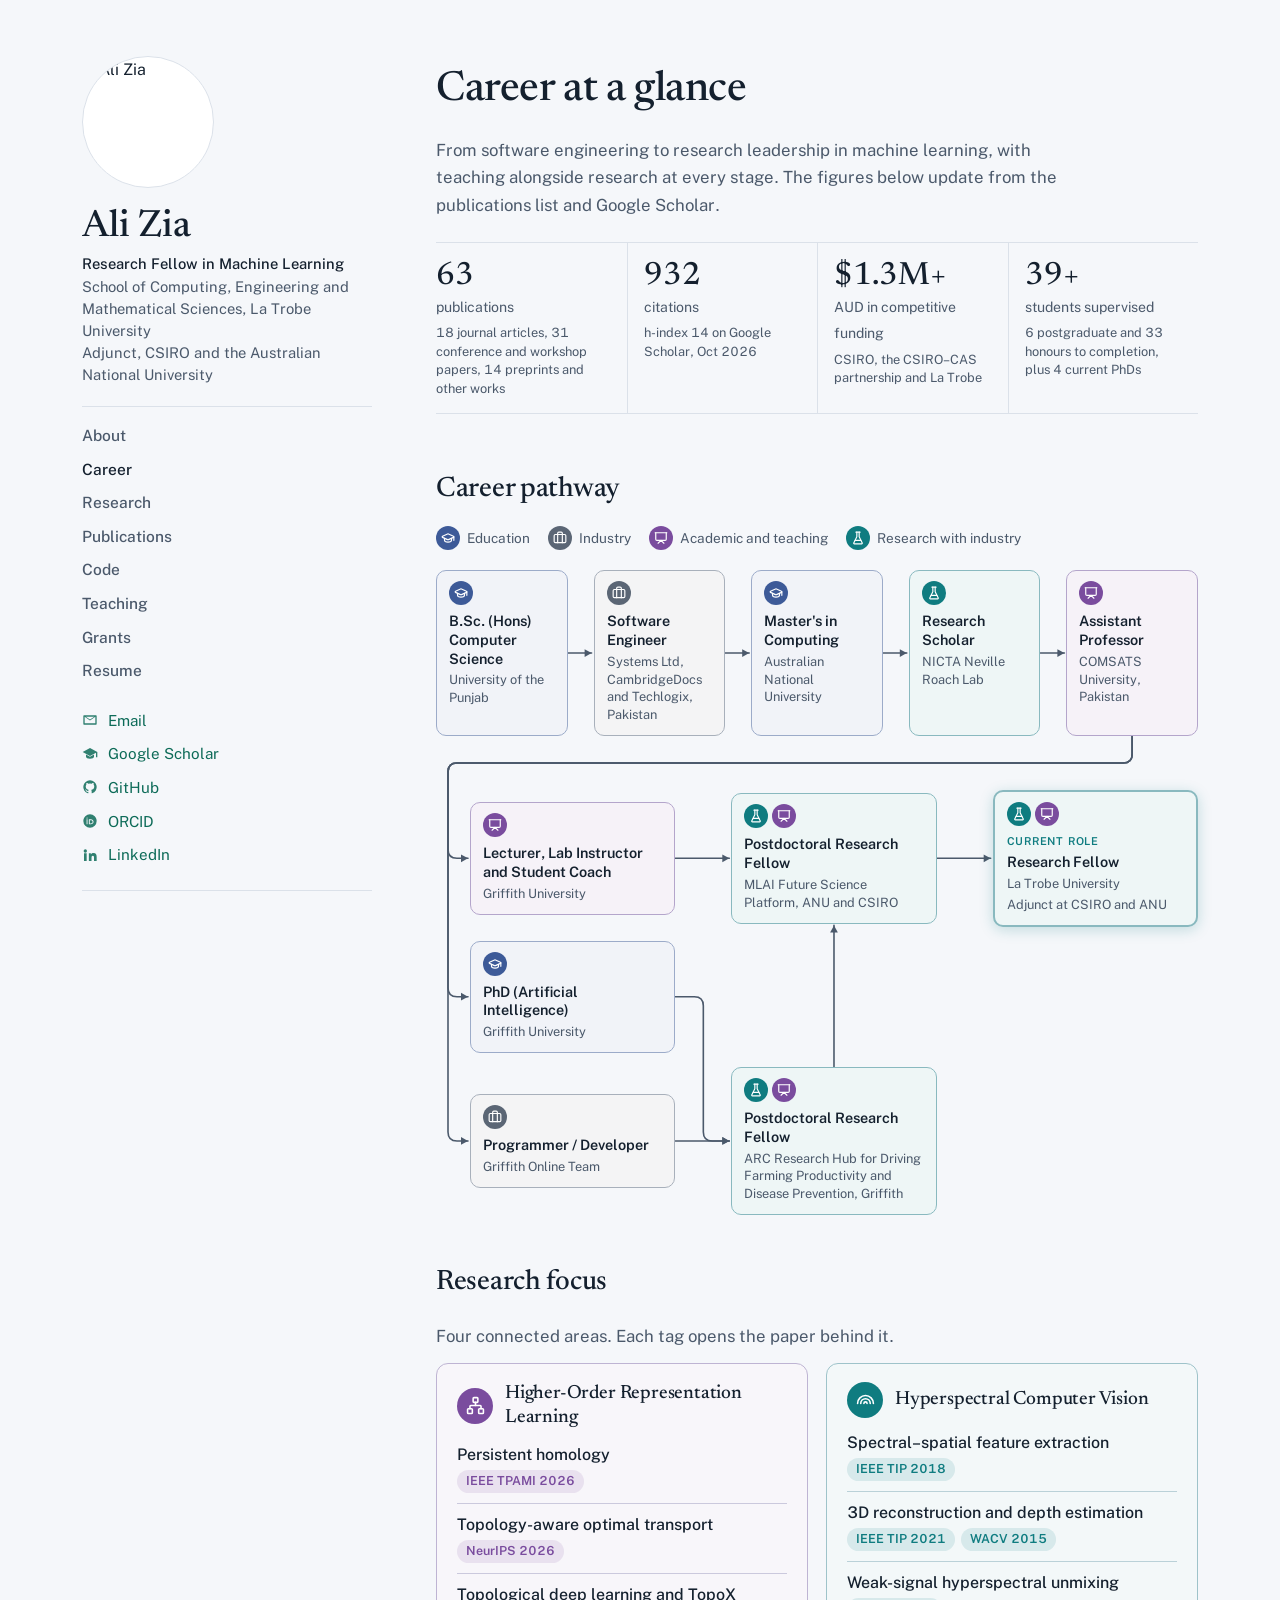
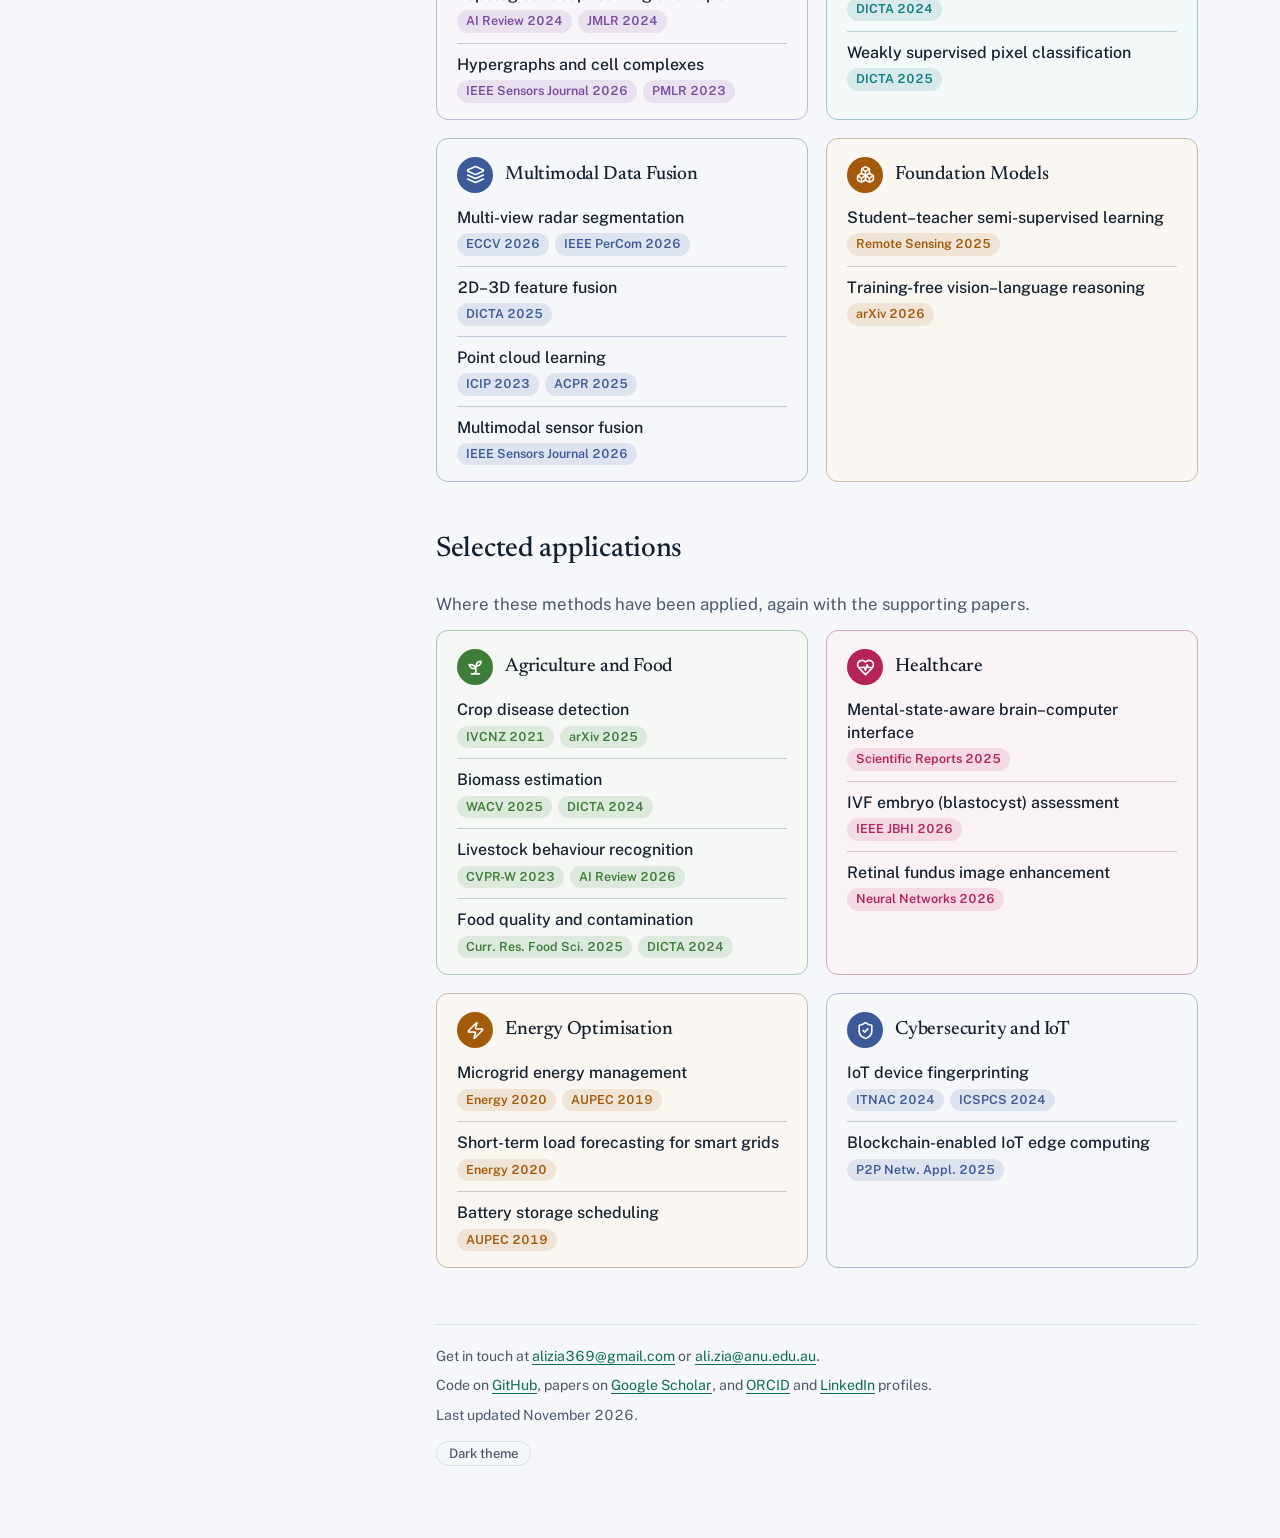
==== commit 7f4dda5e: "Career page: make the publication breakdown add up to the total Co-Authored-By: Claude Opus 5.5 <nor" ====
--- a/career/index.html
+++ b/career/index.html
@@ -40,7 +40,7 @@
     <section aria-labelledby="t">
       <h1 class="page-title" id="t">Career at a glance</h1>
       <p class="intro-text">From software engineering to research leadership in machine learning, with teaching alongside research at every stage. The figures below update from the publications list and Google Scholar.</p>
-      <div class="stats"><div class="stat"><b><span aria-hidden="true" data-count="63" data-decimals="0" data-prefix="" data-suffix="">63</span><span class="sr">63</span></b><span>publications</span><span class="d">18 journal articles and 31 conference and workshop papers</span></div><div class="stat"><b><span aria-hidden="true" data-count="932" data-decimals="0" data-prefix="" data-suffix="">932</span><span class="sr">932</span></b><span>citations</span><span class="d">h-index 14 on Google Scholar, Oct 2026</span></div><div class="stat"><b><span aria-hidden="true" data-count="1.3" data-decimals="1" data-prefix="$" data-suffix="M+">$1.3M+</span><span class="sr">$1.3M+</span></b><span>AUD in competitive funding</span><span class="d">CSIRO, the CSIRO–CAS partnership and La Trobe</span></div><div class="stat"><b><span aria-hidden="true" data-count="39" data-decimals="0" data-prefix="" data-suffix="+">39+</span><span class="sr">39+</span></b><span>students supervised</span><span class="d">6 postgraduate and 33 honours to completion, plus 4 current PhDs</span></div></div>
+      <div class="stats"><div class="stat"><b><span aria-hidden="true" data-count="63" data-decimals="0" data-prefix="" data-suffix="">63</span><span class="sr">63</span></b><span>publications</span><span class="d">18 journal articles, 31 conference and workshop papers, 14 preprints and other works</span></div><div class="stat"><b><span aria-hidden="true" data-count="932" data-decimals="0" data-prefix="" data-suffix="">932</span><span class="sr">932</span></b><span>citations</span><span class="d">h-index 14 on Google Scholar, Oct 2026</span></div><div class="stat"><b><span aria-hidden="true" data-count="1.3" data-decimals="1" data-prefix="$" data-suffix="M+">$1.3M+</span><span class="sr">$1.3M+</span></b><span>AUD in competitive funding</span><span class="d">CSIRO, the CSIRO–CAS partnership and La Trobe</span></div><div class="stat"><b><span aria-hidden="true" data-count="39" data-decimals="0" data-prefix="" data-suffix="+">39+</span><span class="sr">39+</span></b><span>students supervised</span><span class="d">6 postgraduate and 33 honours to completion, plus 4 current PhDs</span></div></div>
     </section>
 
     <section class="career-path" aria-labelledby="path-h">
